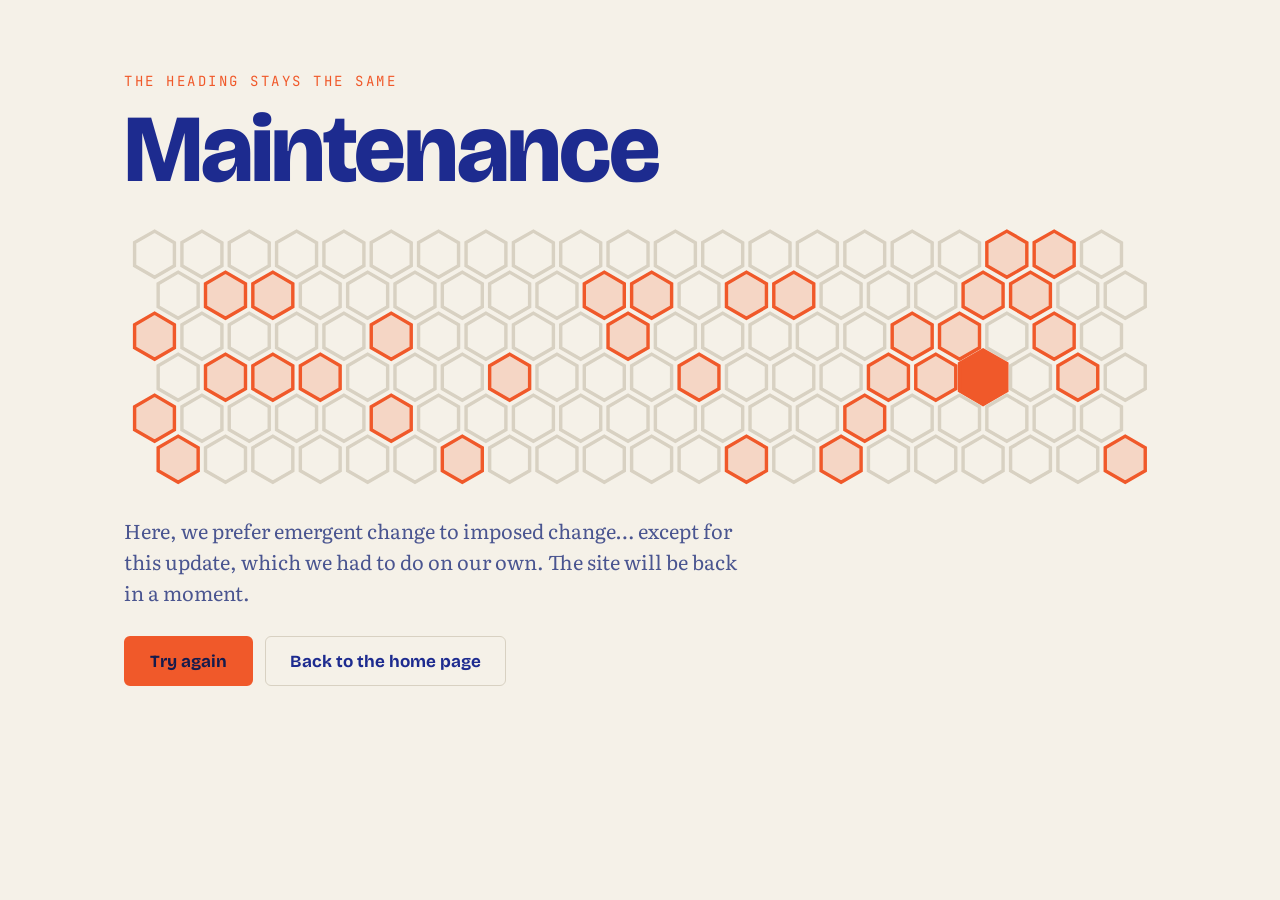
==== index.html @ d427ff4f "Emergency pages: the maintenance page « Le cap ne change pas », built by influchanger-site — story i" ====
<!doctype html>
<html lang="fr">
<head>
<meta charset="utf-8">
<meta name="viewport" content="width=device-width,initial-scale=1">
<meta name="robots" content="noindex">
<meta name="color-scheme" content="light dark">
<title>Maintenance — Influchanger</title>
<link rel="icon" href="/favicon.svg" type="image/svg+xml">
<link href="https://fonts.googleapis.com/css2?family=Bricolage+Grotesque:opsz,wght@12..96,700;12..96,800&amp;family=Literata:ital,opsz,wght@0,7..72,400;0,7..72,600;1,7..72,400&amp;family=JetBrains+Mono:wght@500;700&amp;display=swap" rel="stylesheet">
<!-- Story 221: the maintenance page (Heroku maintenance mode and cutovers). Self-contained (inline styles and script,
     brand colours filled in from web/src/styles/tokens by web/src/prerender.tsx at build time, safe font stacks), so that it can be served from any address while the
     app is off. The hive plays a Game of Life (hexagonal, B2/S34) around a fixed orange cell: the heading. -->
<style>
:root{--bg:#F5F1E8;--surf:#FBF8F2;--ink:#1D2B8F;--muted:#4A5590;--line:#D8D1C2;--acc:#F0592A;--on:#141B4D}
@media (prefers-color-scheme:dark){:root{--bg:#141B4D;--surf:#1C2560;--ink:#F3EEE4;--muted:#B9BEDB;--line:#2E3A7A;--acc:#FF7A4D;--on:#141B4D}}
*{box-sizing:border-box}
body{margin:0;background:var(--bg);color:var(--ink);font-family:'Literata',Georgia,'Times New Roman',serif}
main{max-width:1080px;margin:0 auto;padding:72px 24px 56px}
.k{margin:0;font-family:'JetBrains Mono','Courier New',monospace;font-size:14px;letter-spacing:.18em;text-transform:uppercase;color:var(--acc)}
h1{margin:12px 0 22px;font-family:'Bricolage Grotesque',Arial,Helvetica,sans-serif;font-weight:800;font-size:clamp(44px,9vw,96px);line-height:1;letter-spacing:-.02em}
.sub{margin:22px 0 0;max-width:620px;font-size:20px;line-height:1.55;color:var(--muted)}
.ctas{display:flex;gap:12px;flex-wrap:wrap;margin-top:28px}
.btn{display:inline-flex;align-items:center;min-height:50px;padding:0 24px;border-radius:6px;font-family:'Bricolage Grotesque',Arial,Helvetica,sans-serif;font-weight:700;font-size:17px;text-decoration:none;background:var(--acc);color:var(--on);border:2px solid var(--acc);cursor:pointer}
.btn.s{background:transparent;color:var(--ink);border:1px solid var(--line)}
svg{display:block;width:100%;height:auto}
.cell{fill:none;stroke:var(--line);stroke-width:2;transition:fill-opacity .5s,stroke .5s}
.cell.on{fill:var(--acc);fill-opacity:.18;stroke:var(--acc)}
.cap{fill:var(--acc);stroke:var(--acc);stroke-width:2}
[lang=fr] [lang=en],[lang=en] [lang=fr]{display:none}
</style>
</head>
<body>
<main>
  <p class="k"><span lang="fr">Le cap ne change pas</span><span lang="en">The heading stays the same</span></p>
  <h1>Maintenance</h1>
  <svg id="hive" role="img" aria-label="Une ruche dont les alvéoles changent, autour d’une alvéole orange qui reste" data-en-aria-label="A hive whose cells change, around an orange cell that stays"></svg>
  <p class="sub"><span lang="fr">Ici, on préfère le changement émergent au changement imposé… sauf pour cette mise à jour, qu’on a dû faire tout seuls. Le site revient dans un instant.</span><span lang="en">Here, we prefer emergent change to imposed change… except for this update, which we had to do on our own. The site will be back in a moment.</span></p>
  <p class="ctas">
    <a class="btn" href="/" onclick="location.reload();return false"><span lang="fr">Réessayer</span><span lang="en">Try again</span></a>
    <a class="btn s" href="https://influchanger.com/"><span lang="fr">Revenir à l’accueil</span><span lang="en">Back to the home page</span></a>
  </p>
</main>
<script>
(function () {
  var D = document.documentElement, en = /^en\b/i.test((navigator.languages && navigator.languages[0]) || navigator.language || '');
  if (en) D.lang = 'en';
  var svg = document.getElementById('hive');
  if (en) svg.setAttribute('aria-label', svg.getAttribute('data-en-aria-label'));
  var COLS = 21, ROWS = 6, R = 16, W = Math.sqrt(3) * R, CAP = [3, 17], NS = 'http://www.w3.org/2000/svg';
  svg.setAttribute('viewBox', '0 0 ' + ((COLS + 0.5) * W + 8).toFixed(0) + ' ' + (R * (1.5 * (ROWS - 1) + 2) + 8).toFixed(0));
  function pts(cx, cy, r) { var s = []; for (var i = 0; i < 6; i++) { var a = Math.PI / 180 * (60 * i - 30); s.push((cx + r * Math.cos(a)).toFixed(1) + ',' + (cy + r * Math.sin(a)).toFixed(1)); } return s.join(' '); }
  var cells = [], alive = [], isCap = function (r, c) { return r === CAP[0] && c === CAP[1]; };
  for (var r = 0; r < ROWS; r++) { cells.push([]); alive.push([]); for (var c = 0; c < COLS; c++) {
    var p = document.createElementNS(NS, 'polygon'), cx = W / 2 + 4 + c * W + (r % 2 ? W / 2 : 0), cy = R + 4 + r * R * 1.5;
    p.setAttribute('points', pts(cx, cy, isCap(r, c) ? R : R - 2.5)); p.setAttribute('class', isCap(r, c) ? 'cap' : 'cell');
    svg.appendChild(p); cells[r].push(p); alive[r].push(false);
  } }
  // Neighbours of a cell in rows shifted every other line (odd rows to the right), on a torus.
  function around(r, c) {
    var d = r % 2 ? [[0, -1], [0, 1], [-1, 0], [-1, 1], [1, 0], [1, 1]] : [[0, -1], [0, 1], [-1, -1], [-1, 0], [1, -1], [1, 0]];
    return d.map(function (x) { return [(r + x[0] + ROWS) % ROWS, (c + x[1] + COLS) % COLS]; });
  }
  function seed() { for (var r = 0; r < ROWS; r++) for (var c = 0; c < COLS; c++) alive[r][c] = !isCap(r, c) && Math.random() < 0.34; }
  function draw() { for (var r = 0; r < ROWS; r++) for (var c = 0; c < COLS; c++) if (!isCap(r, c)) cells[r][c].setAttribute('class', alive[r][c] ? 'cell on' : 'cell'); }
  var seen = [], gen = 0;
  // Hexagonal Game of Life B2/S34: a cell is born with 2 living neighbours, survives with 3 or 4. The heading always lives.
  function step() {
    var next = alive.map(function (row, r) { return row.map(function (on, c) {
      if (isCap(r, c)) return false;
      var n = around(r, c).filter(function (q) { return isCap(q[0], q[1]) || alive[q[0]][q[1]]; }).length;
      return on ? (n === 3 || n === 4) : n === 2;
    }); });
    alive = next; gen++;
    var key = alive.map(function (row) { return row.map(Number).join(''); }).join('');
    var count = (key.match(/1/g) || []).length;
    if (count < 5 || seen.indexOf(key) >= 0 || gen > 80) { seed(); seen = []; gen = 0; } else { seen.push(key); if (seen.length > 6) seen.shift(); }
    draw();
  }
  seed(); draw();
  if (!(window.matchMedia && matchMedia('(prefers-reduced-motion: reduce)').matches)) setInterval(step, 900);
})();
</script>
</body>
</html>
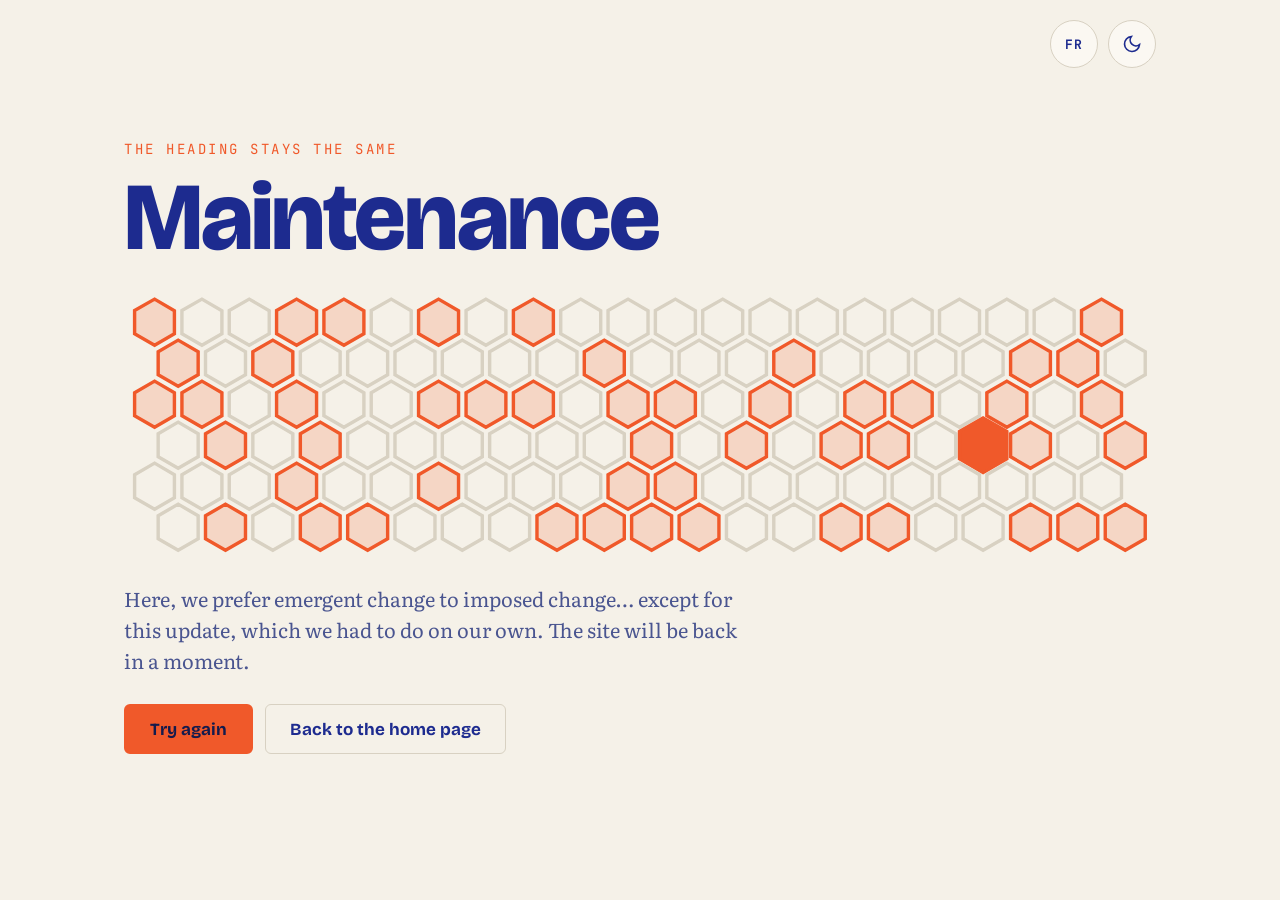
==== commit f38a6595: "Publish the emergency pages: toggles and the « Panne » page (error/) — story influchanger-site#229 R" ====
--- a/index.html
+++ b/index.html
@@ -5,6 +5,7 @@
 <meta name="viewport" content="width=device-width,initial-scale=1">
 <meta name="robots" content="noindex">
 <meta name="color-scheme" content="light dark">
+<!-- maintenance -->
 <title>Maintenance — Influchanger</title>
 <link rel="icon" href="/favicon.svg" type="image/svg+xml">
 <link href="https://fonts.googleapis.com/css2?family=Bricolage+Grotesque:opsz,wght@12..96,700;12..96,800&amp;family=Literata:ital,opsz,wght@0,7..72,400;0,7..72,600;1,7..72,400&amp;family=JetBrains+Mono:wght@500;700&amp;display=swap" rel="stylesheet">
@@ -13,7 +14,8 @@
      app is off. The hive plays a Game of Life (hexagonal, B2/S34) around a fixed orange cell: the heading. -->
 <style>
 :root{--bg:#F5F1E8;--surf:#FBF8F2;--ink:#1D2B8F;--muted:#4A5590;--line:#D8D1C2;--acc:#F0592A;--on:#141B4D}
-@media (prefers-color-scheme:dark){:root{--bg:#141B4D;--surf:#1C2560;--ink:#F3EEE4;--muted:#B9BEDB;--line:#2E3A7A;--acc:#FF7A4D;--on:#141B4D}}
+@media (prefers-color-scheme:dark){:root:not([data-theme=jour]){--bg:#141B4D;--surf:#1C2560;--ink:#F3EEE4;--muted:#B9BEDB;--line:#2E3A7A;--acc:#FF7A4D;--on:#141B4D}}
+[data-theme=nuit]{--bg:#141B4D;--surf:#1C2560;--ink:#F3EEE4;--muted:#B9BEDB;--line:#2E3A7A;--acc:#FF7A4D;--on:#141B4D}
 *{box-sizing:border-box}
 body{margin:0;background:var(--bg);color:var(--ink);font-family:'Literata',Georgia,'Times New Roman',serif}
 main{max-width:1080px;margin:0 auto;padding:72px 24px 56px}
@@ -28,9 +30,18 @@
 .cell.on{fill:var(--acc);fill-opacity:.18;stroke:var(--acc)}
 .cap{fill:var(--acc);stroke:var(--acc);stroke-width:2}
 [lang=fr] [lang=en],[lang=en] [lang=fr]{display:none}
+.top{display:flex;justify-content:flex-end;gap:10px;max-width:1080px;margin:0 auto;padding:20px 24px 0}
+.tg{min-width:48px;height:48px;padding:0 12px;border-radius:999px;border:1px solid var(--line);background:var(--surf);color:var(--ink);font-family:'JetBrains Mono','Courier New',monospace;font-weight:700;font-size:13px;letter-spacing:.06em;cursor:pointer}
+.tg svg{width:20px;height:20px;display:block;margin:auto}
+.sun{display:none !important}[data-theme=nuit] .sun{display:block !important}[data-theme=nuit] .moon{display:none}
+@media (prefers-color-scheme:dark){:root:not([data-theme=jour]) .sun{display:block !important}:root:not([data-theme=jour]) .moon{display:none}}
 </style>
 </head>
 <body>
+<div class="top">
+  <button class="tg" id="lg" type="button" aria-label="English"><span lang="fr">EN</span><span lang="en">FR</span></button>
+  <button class="tg" id="th" type="button" aria-label="Jour ou nuit"><svg class="moon" viewBox="0 0 24 24" fill="none" stroke="currentColor" stroke-width="2" aria-hidden="true"><path d="M21 12.8A9 9 0 1 1 11.2 3a7 7 0 0 0 9.8 9.8z"/></svg><svg class="sun" viewBox="0 0 24 24" fill="none" stroke="currentColor" stroke-width="2" aria-hidden="true"><circle cx="12" cy="12" r="4"/><path d="M12 2v2M12 20v2M4.9 4.9l1.4 1.4M17.7 17.7l1.4 1.4M2 12h2M20 12h2M4.9 19.1l1.4-1.4M17.7 6.3l1.4-1.4"/></svg></button>
+</div>
 <main>
   <p class="k"><span lang="fr">Le cap ne change pas</span><span lang="en">The heading stays the same</span></p>
   <h1>Maintenance</h1>
@@ -43,8 +54,16 @@
 </main>
 <script>
 (function () {
-  var D = document.documentElement, en = /^en\b/i.test((navigator.languages && navigator.languages[0]) || navigator.language || '');
+  // Story 229: the choices made on the site (same keys when served on influchanger.com), else the system; two toggles.
+  var D = document.documentElement, store = function (k, v) { try { if (v === undefined) return localStorage.getItem(k); localStorage.setItem(k, v); } catch (e) { return null; } };
+  var saved = store('influchanger-lang'), en = saved ? saved === 'en' : /^en\b/i.test((navigator.languages && navigator.languages[0]) || navigator.language || '');
   if (en) D.lang = 'en';
+  var theme = store('influchanger-theme'); if (theme === 'jour' || theme === 'nuit') D.dataset.theme = theme;
+  document.getElementById('lg').onclick = function () { D.lang = D.lang === 'en' ? 'fr' : 'en'; store('influchanger-lang', D.lang); };
+  document.getElementById('th').onclick = function () {
+    var dark = D.dataset.theme ? D.dataset.theme === 'nuit' : matchMedia('(prefers-color-scheme: dark)').matches;
+    D.dataset.theme = dark ? 'jour' : 'nuit'; store('influchanger-theme', D.dataset.theme);
+  };
   var svg = document.getElementById('hive');
   if (en) svg.setAttribute('aria-label', svg.getAttribute('data-en-aria-label'));
   var COLS = 21, ROWS = 6, R = 16, W = Math.sqrt(3) * R, CAP = [3, 17], NS = 'http://www.w3.org/2000/svg';
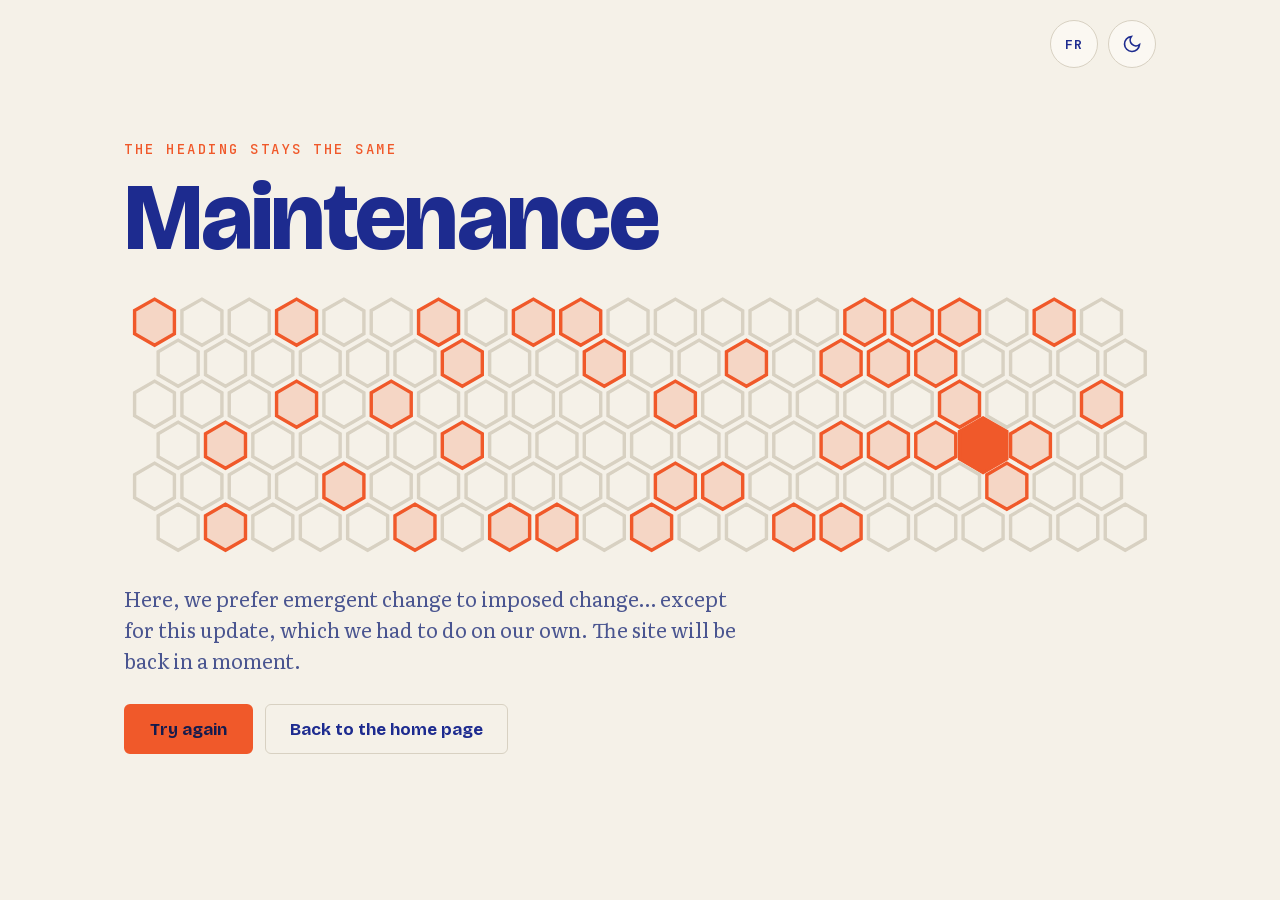
==== commit a63df915: "Self-hosted fonts on the emergency pages: no call to Google — influchanger-site story #277 Refs infl" ====
--- a/index.html
+++ b/index.html
@@ -8,9 +8,9 @@
 <!-- maintenance -->
 <title>Maintenance — Influchanger</title>
 <link rel="icon" href="/favicon.svg" type="image/svg+xml">
-<link href="https://fonts.googleapis.com/css2?family=Bricolage+Grotesque:opsz,wght@12..96,700;12..96,800&amp;family=Literata:ital,opsz,wght@0,7..72,400;0,7..72,600;1,7..72,400&amp;family=JetBrains+Mono:wght@500;700&amp;display=swap" rel="stylesheet">
+<link href="/assets/fonts/fonts.css" rel="stylesheet"><!-- story 277: the fonts of the site, copied to influchanger-static too -->
 <!-- Story 221: the maintenance page (Heroku maintenance mode and cutovers). Self-contained (inline styles and script,
-     brand colours filled in from web/src/styles/tokens by web/src/prerender.tsx at build time, safe font stacks), so that it can be served from any address while the
+     brand colours filled in from web/src/styles/tokens by web/src/prerender.tsx at build time, the site's own fonts), so that it can be served from any address while the
      app is off. The hive plays a Game of Life (hexagonal, B2/S34) around a fixed orange cell: the heading. -->
 <style>
 :root{--bg:#F5F1E8;--surf:#FBF8F2;--ink:#1D2B8F;--muted:#4A5590;--line:#D8D1C2;--acc:#F0592A;--on:#141B4D}
--- a/assets/fonts/fonts.css
+++ b/assets/fonts/fonts.css
@@ -0,0 +1,132 @@
+/* Story 255: the brand fonts served by the site itself (latin and latin-ext subsets), no call to Google Fonts.
+   Bricolage Grotesque, Literata and JetBrains Mono: SIL Open Font License 1.1. */
+/* latin-ext */
+@font-face {
+  font-family: 'Bricolage Grotesque';
+  font-style: normal;
+  font-weight: 700;
+  font-stretch: 100%;
+  font-display: swap;
+  src: url(/assets/fonts/bricolage-grotesque-latin-ext-10d6a582.woff2) format('woff2');
+  unicode-range: U+0100-02BA, U+02BD-02C5, U+02C7-02CC, U+02CE-02D7, U+02DD-02FF, U+0304, U+0308, U+0329, U+1D00-1DBF, U+1E00-1E9F, U+1EF2-1EFF, U+2020, U+20A0-20AB, U+20AD-20C4, U+2113, U+2C60-2C7F, U+A720-A7FF;
+}
+/* latin */
+@font-face {
+  font-family: 'Bricolage Grotesque';
+  font-style: normal;
+  font-weight: 700;
+  font-stretch: 100%;
+  font-display: swap;
+  src: url(/assets/fonts/bricolage-grotesque-latin-3b58e8bd.woff2) format('woff2');
+  unicode-range: U+0000-00FF, U+0131, U+0152-0153, U+02BB-02BC, U+02C6, U+02DA, U+02DC, U+0304, U+0308, U+0329, U+2000-206F, U+20AC, U+2122, U+2191, U+2193, U+2212, U+2215, U+FEFF, U+FFFD;
+}
+/* latin-ext */
+@font-face {
+  font-family: 'Bricolage Grotesque';
+  font-style: normal;
+  font-weight: 800;
+  font-stretch: 100%;
+  font-display: swap;
+  src: url(/assets/fonts/bricolage-grotesque-latin-ext-10d6a582.woff2) format('woff2');
+  unicode-range: U+0100-02BA, U+02BD-02C5, U+02C7-02CC, U+02CE-02D7, U+02DD-02FF, U+0304, U+0308, U+0329, U+1D00-1DBF, U+1E00-1E9F, U+1EF2-1EFF, U+2020, U+20A0-20AB, U+20AD-20C4, U+2113, U+2C60-2C7F, U+A720-A7FF;
+}
+/* latin */
+@font-face {
+  font-family: 'Bricolage Grotesque';
+  font-style: normal;
+  font-weight: 800;
+  font-stretch: 100%;
+  font-display: swap;
+  src: url(/assets/fonts/bricolage-grotesque-latin-3b58e8bd.woff2) format('woff2');
+  unicode-range: U+0000-00FF, U+0131, U+0152-0153, U+02BB-02BC, U+02C6, U+02DA, U+02DC, U+0304, U+0308, U+0329, U+2000-206F, U+20AC, U+2122, U+2191, U+2193, U+2212, U+2215, U+FEFF, U+FFFD;
+}
+/* latin-ext */
+@font-face {
+  font-family: 'JetBrains Mono';
+  font-style: normal;
+  font-weight: 500;
+  font-display: swap;
+  src: url(/assets/fonts/jetbrains-mono-latin-ext-9326b4c9.woff2) format('woff2');
+  unicode-range: U+0100-02BA, U+02BD-02C5, U+02C7-02CC, U+02CE-02D7, U+02DD-02FF, U+0304, U+0308, U+0329, U+1D00-1DBF, U+1E00-1E9F, U+1EF2-1EFF, U+2020, U+20A0-20AB, U+20AD-20C4, U+2113, U+2C60-2C7F, U+A720-A7FF;
+}
+/* latin */
+@font-face {
+  font-family: 'JetBrains Mono';
+  font-style: normal;
+  font-weight: 500;
+  font-display: swap;
+  src: url(/assets/fonts/jetbrains-mono-latin-b87346fd.woff2) format('woff2');
+  unicode-range: U+0000-00FF, U+0131, U+0152-0153, U+02BB-02BC, U+02C6, U+02DA, U+02DC, U+0304, U+0308, U+0329, U+2000-206F, U+20AC, U+2122, U+2191, U+2193, U+2212, U+2215, U+FEFF, U+FFFD;
+}
+/* latin-ext */
+@font-face {
+  font-family: 'JetBrains Mono';
+  font-style: normal;
+  font-weight: 700;
+  font-display: swap;
+  src: url(/assets/fonts/jetbrains-mono-latin-ext-9326b4c9.woff2) format('woff2');
+  unicode-range: U+0100-02BA, U+02BD-02C5, U+02C7-02CC, U+02CE-02D7, U+02DD-02FF, U+0304, U+0308, U+0329, U+1D00-1DBF, U+1E00-1E9F, U+1EF2-1EFF, U+2020, U+20A0-20AB, U+20AD-20C4, U+2113, U+2C60-2C7F, U+A720-A7FF;
+}
+/* latin */
+@font-face {
+  font-family: 'JetBrains Mono';
+  font-style: normal;
+  font-weight: 700;
+  font-display: swap;
+  src: url(/assets/fonts/jetbrains-mono-latin-b87346fd.woff2) format('woff2');
+  unicode-range: U+0000-00FF, U+0131, U+0152-0153, U+02BB-02BC, U+02C6, U+02DA, U+02DC, U+0304, U+0308, U+0329, U+2000-206F, U+20AC, U+2122, U+2191, U+2193, U+2212, U+2215, U+FEFF, U+FFFD;
+}
+/* latin-ext */
+@font-face {
+  font-family: 'Literata';
+  font-style: italic;
+  font-weight: 400;
+  font-display: swap;
+  src: url(/assets/fonts/literata-latin-ext-fbe38f91.woff2) format('woff2');
+  unicode-range: U+0100-02BA, U+02BD-02C5, U+02C7-02CC, U+02CE-02D7, U+02DD-02FF, U+0304, U+0308, U+0329, U+1D00-1DBF, U+1E00-1E9F, U+1EF2-1EFF, U+2020, U+20A0-20AB, U+20AD-20C4, U+2113, U+2C60-2C7F, U+A720-A7FF;
+}
+/* latin */
+@font-face {
+  font-family: 'Literata';
+  font-style: italic;
+  font-weight: 400;
+  font-display: swap;
+  src: url(/assets/fonts/literata-latin-75abf947.woff2) format('woff2');
+  unicode-range: U+0000-00FF, U+0131, U+0152-0153, U+02BB-02BC, U+02C6, U+02DA, U+02DC, U+0304, U+0308, U+0329, U+2000-206F, U+20AC, U+2122, U+2191, U+2193, U+2212, U+2215, U+FEFF, U+FFFD;
+}
+/* latin-ext */
+@font-face {
+  font-family: 'Literata';
+  font-style: normal;
+  font-weight: 400;
+  font-display: swap;
+  src: url(/assets/fonts/literata-latin-ext-a94ca91a.woff2) format('woff2');
+  unicode-range: U+0100-02BA, U+02BD-02C5, U+02C7-02CC, U+02CE-02D7, U+02DD-02FF, U+0304, U+0308, U+0329, U+1D00-1DBF, U+1E00-1E9F, U+1EF2-1EFF, U+2020, U+20A0-20AB, U+20AD-20C4, U+2113, U+2C60-2C7F, U+A720-A7FF;
+}
+/* latin */
+@font-face {
+  font-family: 'Literata';
+  font-style: normal;
+  font-weight: 400;
+  font-display: swap;
+  src: url(/assets/fonts/literata-latin-87bf0650.woff2) format('woff2');
+  unicode-range: U+0000-00FF, U+0131, U+0152-0153, U+02BB-02BC, U+02C6, U+02DA, U+02DC, U+0304, U+0308, U+0329, U+2000-206F, U+20AC, U+2122, U+2191, U+2193, U+2212, U+2215, U+FEFF, U+FFFD;
+}
+/* latin-ext */
+@font-face {
+  font-family: 'Literata';
+  font-style: normal;
+  font-weight: 600;
+  font-display: swap;
+  src: url(/assets/fonts/literata-latin-ext-a94ca91a.woff2) format('woff2');
+  unicode-range: U+0100-02BA, U+02BD-02C5, U+02C7-02CC, U+02CE-02D7, U+02DD-02FF, U+0304, U+0308, U+0329, U+1D00-1DBF, U+1E00-1E9F, U+1EF2-1EFF, U+2020, U+20A0-20AB, U+20AD-20C4, U+2113, U+2C60-2C7F, U+A720-A7FF;
+}
+/* latin */
+@font-face {
+  font-family: 'Literata';
+  font-style: normal;
+  font-weight: 600;
+  font-display: swap;
+  src: url(/assets/fonts/literata-latin-87bf0650.woff2) format('woff2');
+  unicode-range: U+0000-00FF, U+0131, U+0152-0153, U+02BB-02BC, U+02C6, U+02DA, U+02DC, U+0304, U+0308, U+0329, U+2000-206F, U+20AC, U+2122, U+2191, U+2193, U+2212, U+2215, U+FEFF, U+FFFD;
+}
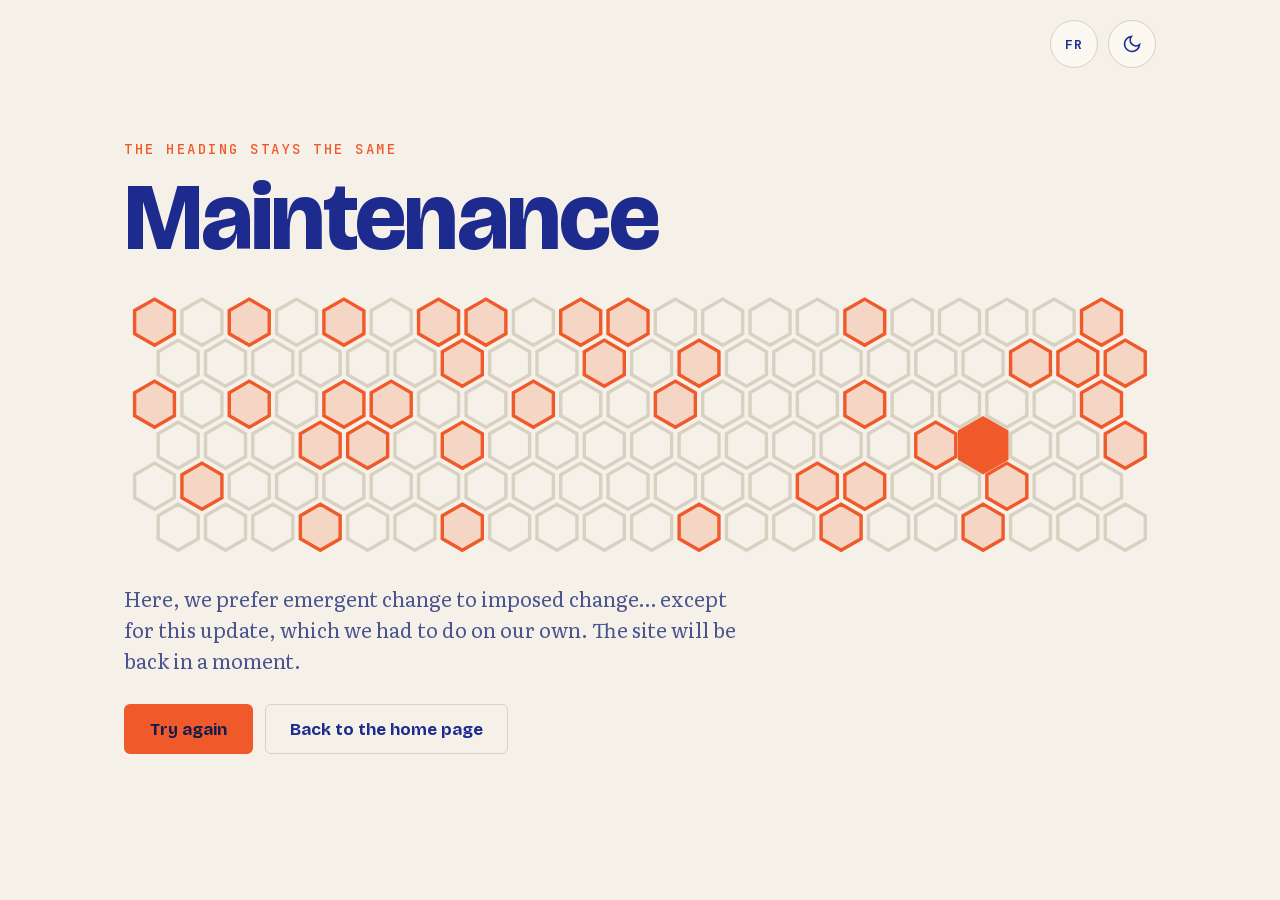
==== commit e00a5fce: "Buttons: hand cursor and a change on hover on the emergency pages — influchanger-site story #286 Ref" ====
--- a/index.html
+++ b/index.html
@@ -25,6 +25,14 @@
 .ctas{display:flex;gap:12px;flex-wrap:wrap;margin-top:28px}
 .btn{display:inline-flex;align-items:center;min-height:50px;padding:0 24px;border-radius:6px;font-family:'Bricolage Grotesque',Arial,Helvetica,sans-serif;font-weight:700;font-size:17px;text-decoration:none;background:var(--acc);color:var(--on);border:2px solid var(--acc);cursor:pointer}
 .btn.s{background:transparent;color:var(--ink);border:1px solid var(--line)}
+/* story 286: a button looks clickable: hand cursor, a visible change on hover, a visible keyboard focus */
+button{cursor:pointer}
+.btn{transition:filter .15s,border-color .15s,color .15s,transform .05s}
+.btn:hover{filter:brightness(1.1)}
+.btn.s:hover{filter:none;border-color:var(--acc);color:var(--acc)}
+.btn:focus-visible,button:focus-visible{outline:2px solid var(--acc);outline-offset:2px}
+.btn:active{transform:translateY(1px)}
+.btn:disabled,button:disabled{cursor:not-allowed;opacity:.6;filter:none;transform:none}
 svg{display:block;width:100%;height:auto}
 .cell{fill:none;stroke:var(--line);stroke-width:2;transition:fill-opacity .5s,stroke .5s}
 .cell.on{fill:var(--acc);fill-opacity:.18;stroke:var(--acc)}
